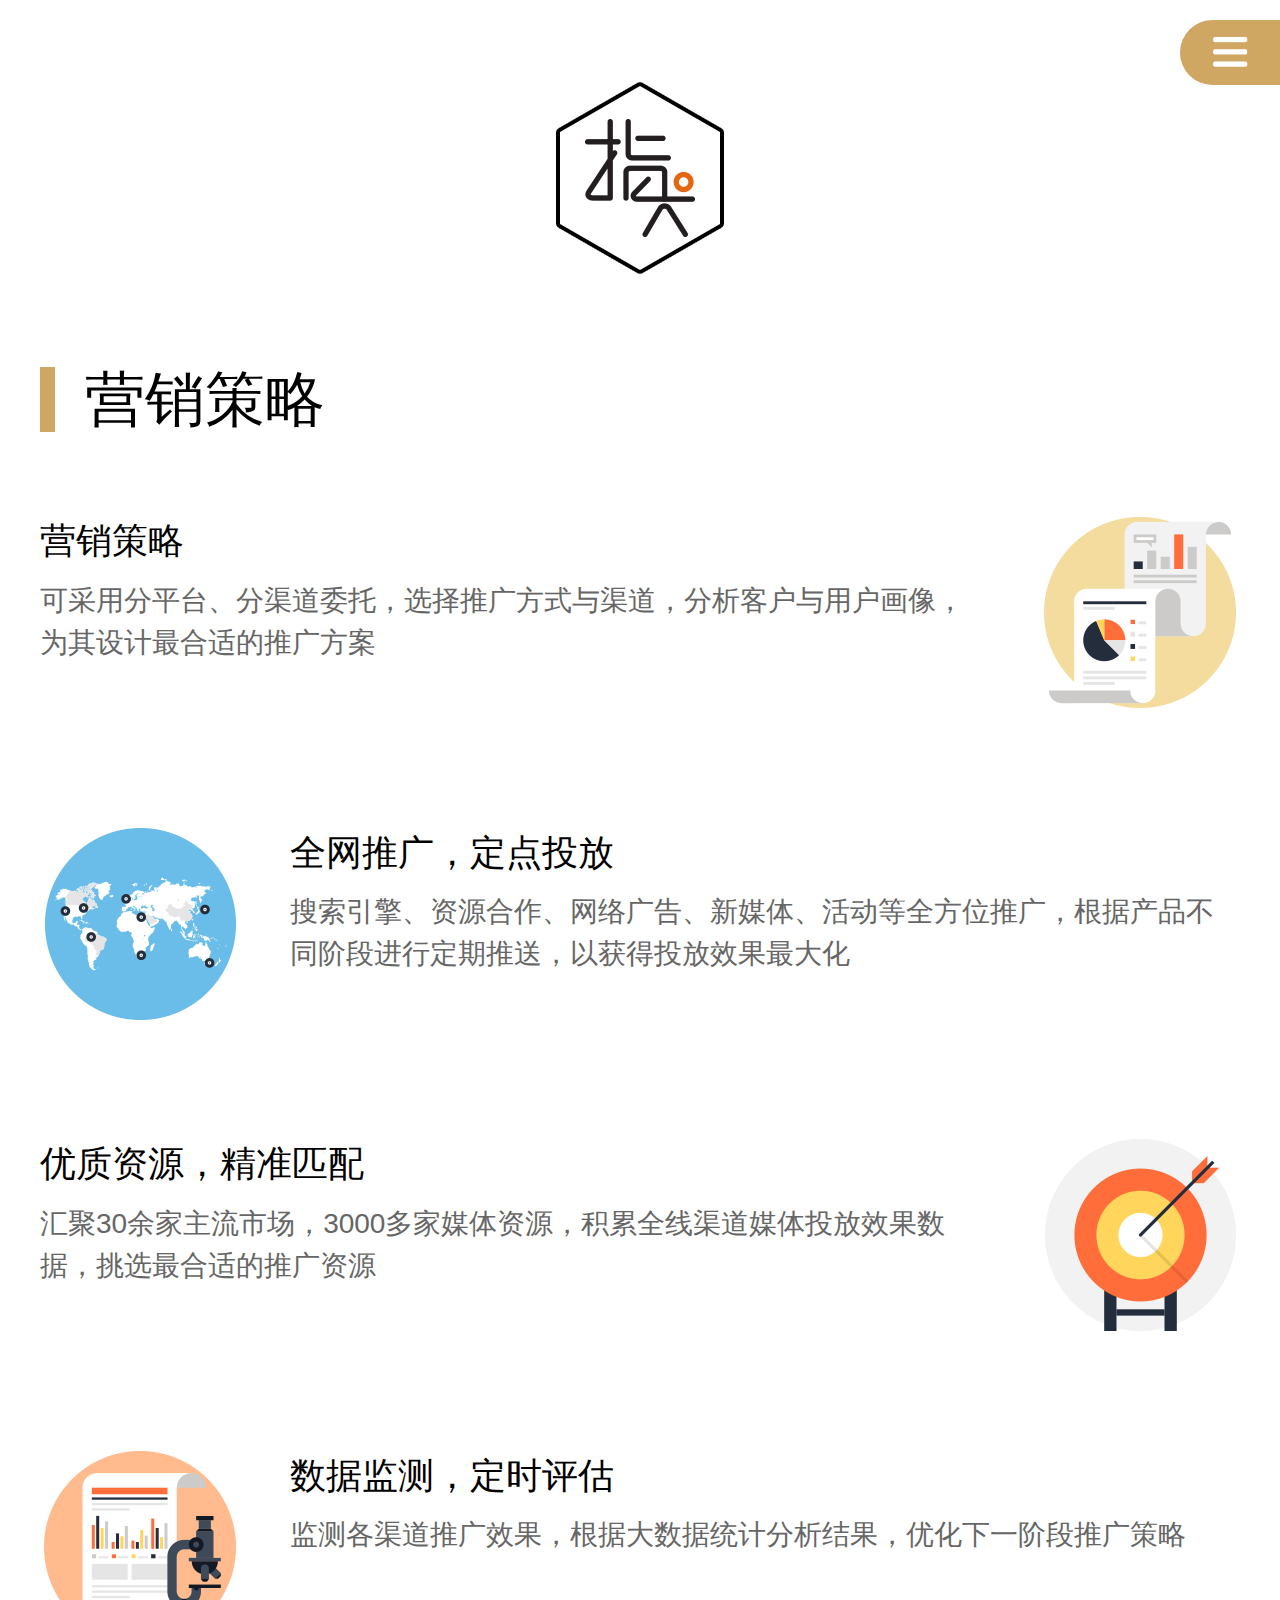
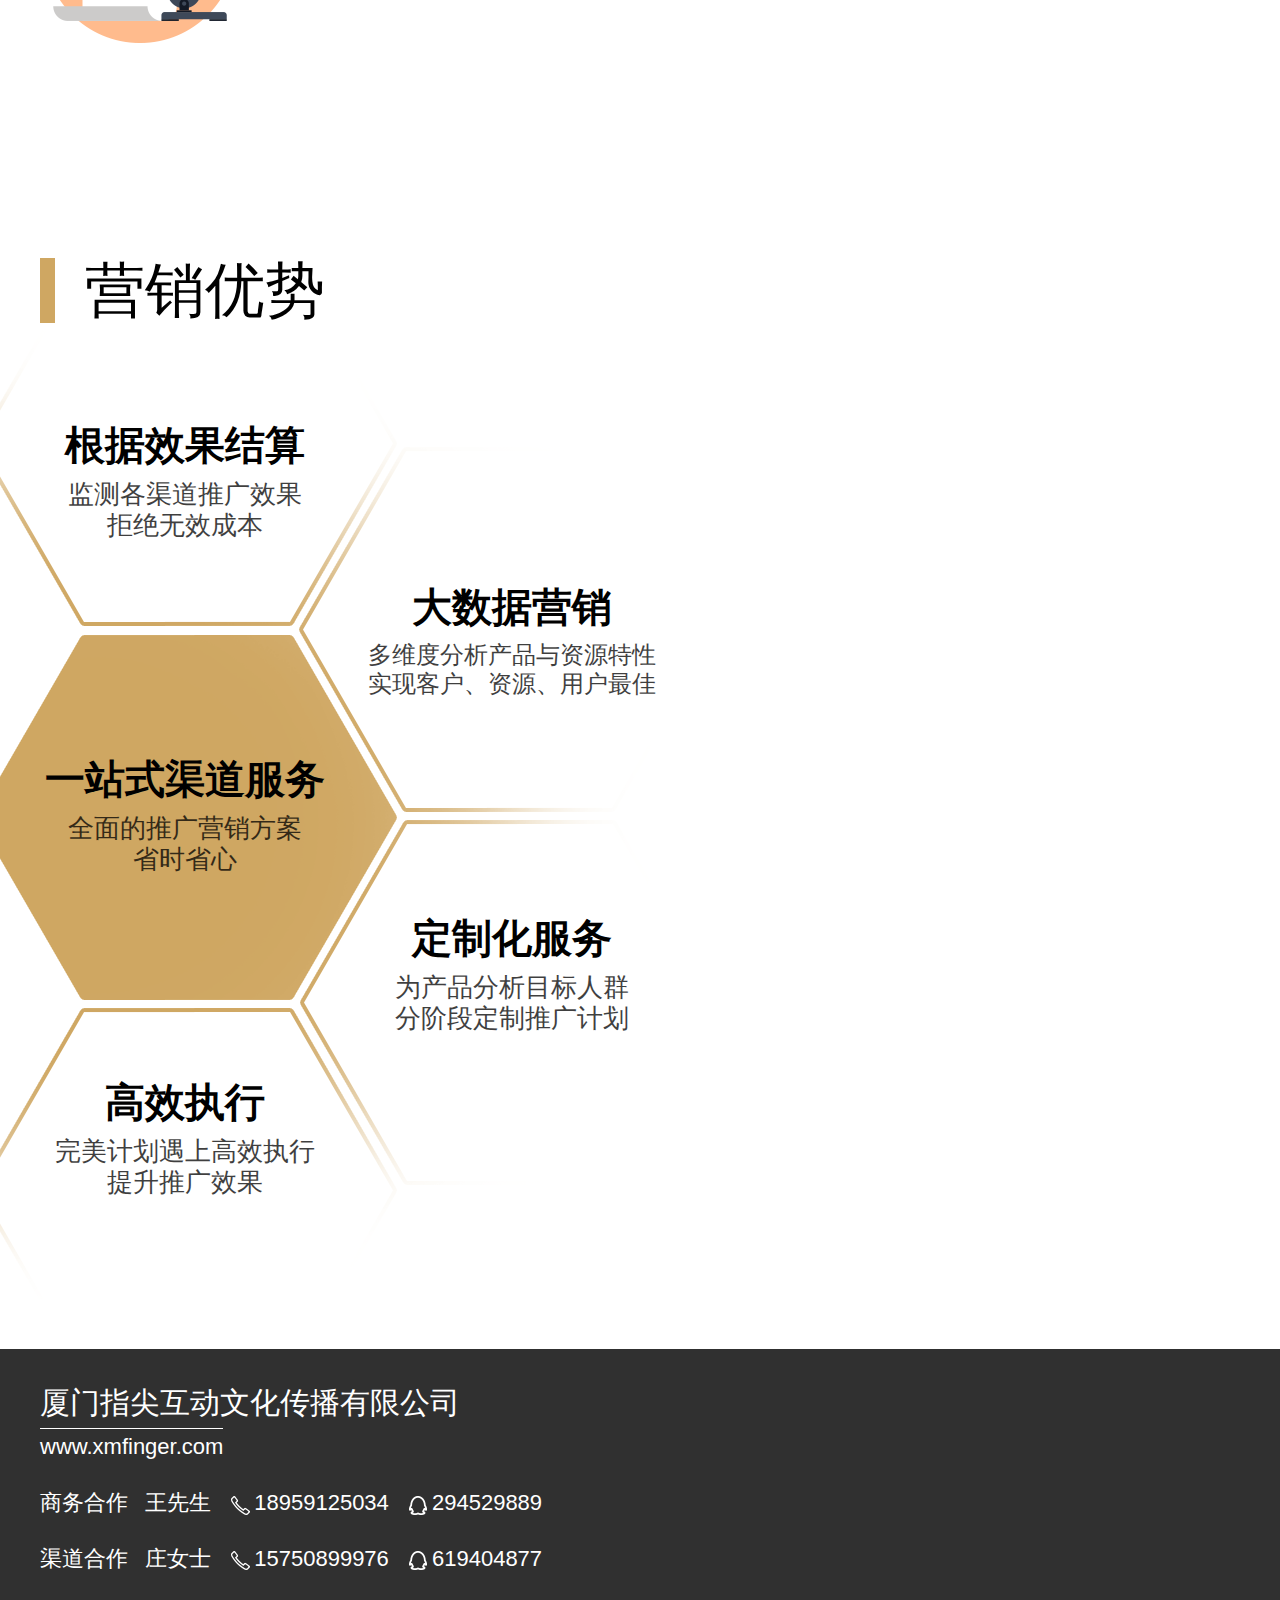
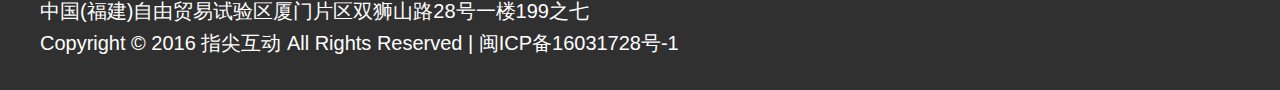
==== advantage.html @ 9dccd78c "first version" ====
<!DOCTYPE html>
<html>
<head>
	<meta charset="utf-8">
	<title>策略优势_指尖互动</title>
	<meta name="applicable-device" content="mobile">
	<meta name="viewport" content="width=device-width, initial-scale=1.0, maximum-scale=1.0, minimum-scale=1.0, user-scalable=no">
	<meta name="apple-mobile-web-app-capable" content="yes">
	<meta name="apple-touch-fullscreen" content="yes">
	<meta name="keywords" content="指尖互动,厦门指尖互动,产品推广,APP推广,品牌营销,SEO,ASO,SEM,媒体宣传"/>
	<meta name="description" content="厦门指尖互动专注于移动互联网、致力于为企业提供更专业更实效的一站式渠道拓展、移动广告营销服务，公司服务内容包括互联网的产品渠道分发与推广、媒体投放、公司品牌营销、新媒体营销、广告数据优化以及流量采购等定制化营销方案。一站式渠道服务，省时省心；设置分平台承包、多渠道分发，定制推广方案；支持效果评估，大数据分析指导渠道优化；根据效果结算，缩减成本，提高流量效果。"/>
    <link rel="stylesheet" type="text/css" href="static/css/style_0604d7e.css" />
</head>
<body class="p-advantage" data-menu="advantage">
	<div class="viewport">
		<!-- nav -->
<nav class="m-nav" id="js_nav">
	<a href="javascript:void(0);" class="action">
		<i class="ico-menu"></i>
		<i class="ico-close"></i>
	</a>
	<div class="menu">
		<a href="./" class="item" data-menu="home">首页</a>
		<a href="advantage.html" class="item" data-menu="advantage">策略优势</a>
		<a href="resources.html" class="item" data-menu="resources">优质资源</a>
		<a href="example.html" class="item" data-menu="example">精选案例</a>
		<a href="contact.html" class="item" data-menu="contact">关于我们</a>
		<a href="//zs.xmfinger.com/" class="item" target="_blank" data-menu="assistant">指尖助手</a>
	</div>
</nav>
<!-- /nav -->

		<!-- logo -->
<div class="m-logo">
	<a href="/" class="logo"><span>指尖互动</span></a>
</div>
<!-- /logo -->

		<!-- strategy -->
		<div class="ui-strategy">
			<div class="ui-subject">营销策略</div>
			<ul>
				<li class="pic-right">
					<div class="detail">
						<div class="title">营销策略</div>
						<p>可采用分平台、分渠道委托，选择推广方式与渠道，分析客户与用户画像，为其设计最合适的推广方案</p>
					</div>
					<div class="pic">
						<i class="pic-1"></i>
					</div>
				</li>
				<li>
					<div class="pic">
						<i class="pic-2"></i>
					</div>
					<div class="detail">
						<div class="title">全网推广，定点投放</div>
						<p>搜索引擎、资源合作、网络广告、新媒体、活动等全方位推广，根据产品不同阶段进行定期推送，以获得投放效果最大化</p>
					</div>
				</li>
				<li class="pic-right">
					<div class="detail">
						<div class="title">优质资源，精准匹配</div>
						<p>汇聚30余家主流市场，3000多家媒体资源，积累全线渠道媒体投放效果数据，挑选最合适的推广资源</p>
					</div>
					<div class="pic">
						<i class="pic-3"></i>
					</div>
				</li>
				<li>
					<div class="pic">
						<i class="pic-4"></i>
					</div>
					<div class="detail">
						<div class="title">数据监测，定时评估</div>
						<p>监测各渠道推广效果，根据大数据统计分析结果，优化下一阶段推广策略</p>
					</div>
				</li>
			</ul>
		</div>
		<!-- /strategy -->
		<!-- advantage -->
		<div class="ui-advantage">
			<div class="ui-subject">营销优势</div>
			<ul>
				<li>
					<div class="title">一站式渠道服务</div>
					<p>全面的推广营销方案<br>省时省心</p>
				</li>
				<li>
					<div class="title">根据效果结算</div>
					<p>监测各渠道推广效果<br>拒绝无效成本</p>
				</li>
				<li>
					<div class="title">大数据营销</div>
					<p>多维度分析产品与资源特性<br>实现客户、资源、用户最佳</p>
				</li>
				<li>
					<div class="title">定制化服务</div>
					<p>为产品分析目标人群<br>分阶段定制推广计划</p>
				</li>
				<li>
					<div class="title">高效执行</div>
					<p>完美计划遇上高效执行<br>提升推广效果</p>
				</li>
			</ul>
		</div>
		<!-- /advantage -->
		<!-- go2top -->
<a href="#" class="m-go2top" id="js_go2top">TOP</a>
<!-- /go2top -->

		<!-- footer -->
<footer class="m-footer">
	<div class="company">厦门指尖互动文化传播有限公司</div>
	<div class="host">www.xmfinger.com</div>
	<div class="contact">
		<span>商务合作</span>
		<span class="name">王先生</span>
		<a href="tel:18959125034" class="tel"><i class="ico-tel"></i>18959125034</a>
		<span class="im"><i class="ico-qq"></i>294529889</span>
	</div>
	<div class="contact">
		<span>渠道合作</span>
		<span class="name">庄女士</span>
		<a href="tel:15750899976" class="tel"><i class="ico-tel"></i>15750899976</a>
		<span class="im"><i class="ico-qq"></i>619404877</span>
	</div>
	<div class="address">中国(福建)自由贸易试验区厦门片区双狮山路28号一楼199之七</div>
	<div class="copy">Copyright &copy; 2016 指尖互动 All Rights Reserved | <a href="http://www.miitbeian.gov.cn/" target="_blank">闽ICP备16031728号-1</a></div>
</footer>
<!-- /footer -->

	</div>
<script type="text/javascript" src="static/js/core_c4ed1b1.js"></script>
<script type="text/javascript" src="static/lib/device.js"></script>
<script type="text/javascript" src="static/js/app_77cefd5.js"></script>
<script type="text/javascript">
	require('advantage');
</script>
</body>
</html>
---- static/css/style_0604d7e.css ----
html{-webkit-text-size-adjust:100%;-ms-text-size-adjust:100%;-webkit-tap-highlight-color:transparent}
body,div,dl,dt,dd,ul,li,h1,h2,h3,h4,h5,h6,pre,code,form,fieldset,legend,input,textarea,p,blockquote,th,td,hr,button,article,aside,details,figcaption,figure,footer,header,hgroup,menu,nav,section{margin:0;padding:0}
input,textarea,button,select{color:inherit;outline:0;font-family:inherit;font-size:100%;-webkit-appearance:none}
button,input[type=button],input[type=reset],input[type=submit]{cursor:pointer;-webkit-appearance:button}
button[disabled],html input[disabled]{cursor:default}
input[type=checkbox],input[type=radio]{-webkit-box-sizing:border-box;box-sizing:border-box;padding:0}
table{border-collapse:collapse;border-spacing:0}
fieldset,img{border:0}
abbr,acronym{border:0;font-variant:normal}
del{text-decoration:line-through}
address,caption,cite,code,dfn,em,th,var{font-style:normal;font-weight:500}
ul{list-style:none}
ol{padding-left:1.5em}
caption,th{text-align:left}
h1,h2,h3,h4,h5,h6{font-size:100%;font-weight:500}
q:before,q:after{content:''}
sub,sup{font-size:75%;line-height:0;position:relative;vertical-align:baseline}
sup{top:-.5em}
sub{bottom:-.25em}
body{color:#000;font:12px/1.6 "PingFang SC","Helvetica Neue","Hiragino Sans GB","Segoe UI","Microsoft YaHei","微软雅黑",sans-serif;background-color:#fff}
.bg-white{background-color:#fff}
a{color:#000}
a:hover{outline:0}
ins,a{text-decoration:none}
.c:before,.c:after{display:table;content:''}
.c:after{clear:both}
.c{*zoom:1}
.clear{clear:both}
.viewport{width:100%;margin:0 auto}
.ui-waiting{position:fixed;left:50%;top:50%;text-align:center;padding:.4rem;background-color:#333;background:rgba(0,0,0,.7);border-radius:.4rem;z-index:1100;color:#fff;-webkit-transform:translate(-50%,-50%);-ms-transform:translate(-50%,-50%);transform:translate(-50%,-50%)}
.ui-waiting img{width:1.6rem;height:1.6rem}
.ui-waiting .tip{margin-top:.4rem}
.btn{border:0;color:#cfa762;text-align:center;border-radius:.2rem;border:1px solid #cfa762;padding:0 1em;background-color:transparent;-webkit-transition:background-color ease-in-out .15s,border-color ease-in-out .15s,color ease-in-out .15s;transition:background-color ease-in-out .15s,border-color ease-in-out .15s,color ease-in-out .15s}
.btn:focus{outline:0}
.btn:active{background-color:#f5f5f5}
a.btn{display:inline-block}
.btn.disabled,.btn[disabled]{color:#999;background-color:#bababa!important;border-color:#bababa!important}
.btn-primary{color:#fff;border-color:transparent;background-color:#cfa762}
.btn-primary:hover{background-color:#d5b276}
.btn-primary:active{background-color:#cda35a}
.btn-warn{color:#fff;border-color:transparent;background-color:#ff6052}
.btn-warn:hover{background-color:#ff776c}
.btn-warn:active{background-color:#ff5748}
a.btn-primary:active,a.btn-warn:active{color:#fff}
.weixin-tip{position:fixed;left:0;top:0;right:0;bottom:0;background:url(../img/weixin_tip.png) rgba(0,0,0,.8) center top no-repeat;-webkit-background-size:contain;background-size:contain;z-index:1000}
.weixin-tip.share{background-image:url(../img/weixin_share_tip.png)}
.ios .weixin-tip{background-image:url(../img/weixin_tip_ios.png)}
.fade-in{-webkit-animation-name:fade-in;animation-name:fade-in;-webkit-animation-duration:.3s;animation-duration:.3s;-webkit-animation-fill-mode:both;animation-fill-mode:both}
@-webkit-keyframes fade-in{0%{opacity:0}
100%{opacity:1}}
@keyframes fade-in{0%{opacity:0}
100%{opacity:1}}
.fade-out{-webkit-animation-name:fade-out;animation-name:fade-out;-webkit-animation-duration:.3s;animation-duration:.3s;-webkit-animation-fill-mode:both;animation-fill-mode:both}
@-webkit-keyframes fade-out{0%{opacity:1}
100%{opacity:0}}
@keyframes fade-out{0%{opacity:1}
100%{opacity:0}}











.viewport{overflow:hidden}
.justify{text-align:justify;letter-spacing:0;line-height:0}
.justify::after{content:'';display:inline-block;width:100%;height:0;overflow:hidden}
.ui-subject{font-size:2.5em;height:1.3rem;line-height:1.3rem}
.ui-subject em{color:#cfa762}
.ui-subject::before{content:'';display:inline-block;width:.3rem;height:1.3rem;background-color:#cfa762;vertical-align:top;margin-right:.6rem}
.ui-tab li{display:inline-block;vertical-align:middle;width:3rem;line-height:1.25}
.ui-tab a{display:table;width:100%;height:1.6rem;word-break:break-all;text-align:center;color:#cfa762;border:1px solid #cfa762;border-radius:.2rem}
.ui-tab span{display:table-cell;vertical-align:middle;padding:.1rem}
.ui-tab .active a{color:#fff;background-color:#cfa762}
.ui-banner{position:relative}
.ui-banner img{width:100%}
.ui-banner .logo{position:absolute;width:2.32rem;height:0;padding-top:4rem;overflow:hidden;top:0;left:5.2rem;-webkit-transform-origin:50% 0;-ms-transform-origin:50% 0;transform-origin:50% 0;-webkit-animation:logo-show ease-in-out 1.5s .2s backwards,logo-shake ease-in-out 12s 3s infinite;animation:logo-show ease-in-out 1.5s .2s backwards,logo-shake ease-in-out 12s 3s infinite;background-repeat: no-repeat;}
.ui-banner .slogan{position:absolute;top:9.3rem;right:.3rem;font-size:1.25em;color:#333}
@-webkit-keyframes logo-show{0%{opacity:0;-webkit-transform:rotate(-15deg);transform:rotate(-15deg)}
20%{opacity:1;-webkit-transform:rotate(10deg);transform:rotate(10deg)}
40%{-webkit-transform:rotate(-8deg);transform:rotate(-8deg)}
60%{-webkit-transform:rotate(6deg);transform:rotate(6deg)}
80%{-webkit-transform:rotate(-2deg);transform:rotate(-2deg)}
100%{-webkit-transform:rotate(0deg);transform:rotate(0deg)}}
@keyframes logo-show{0%{opacity:0;-webkit-transform:rotate(-15deg);transform:rotate(-15deg)}
20%{opacity:1;-webkit-transform:rotate(10deg);transform:rotate(10deg)}
40%{-webkit-transform:rotate(-8deg);transform:rotate(-8deg)}
60%{-webkit-transform:rotate(6deg);transform:rotate(6deg)}
80%{-webkit-transform:rotate(-2deg);transform:rotate(-2deg)}
100%{-webkit-transform:rotate(0deg);transform:rotate(0deg)}}
@-webkit-keyframes logo-shake{5%{-webkit-transform:rotate(-15deg);transform:rotate(-15deg)}
8%{-webkit-transform:rotate(8deg);transform:rotate(8deg)}
10%{-webkit-transform:rotate(-5deg);transform:rotate(-5deg)}
12%{-webkit-transform:rotate(2deg);transform:rotate(2deg)}
14%{-webkit-transform:rotate(0deg);transform:rotate(0deg)}
50%{-webkit-transform:rotate(0deg);transform:rotate(0deg)}
55%{-webkit-transform:rotate(15deg);transform:rotate(15deg)}
58%{-webkit-transform:rotate(-8deg);transform:rotate(-8deg)}
60%{-webkit-transform:rotate(5deg);transform:rotate(5deg)}
62%{-webkit-transform:rotate(-2deg);transform:rotate(-2deg)}
64%{-webkit-transform:rotate(0deg);transform:rotate(0deg)}}
@keyframes logo-shake{5%{-webkit-transform:rotate(-15deg);transform:rotate(-15deg)}
8%{-webkit-transform:rotate(8deg);transform:rotate(8deg)}
10%{-webkit-transform:rotate(-5deg);transform:rotate(-5deg)}
12%{-webkit-transform:rotate(2deg);transform:rotate(2deg)}
14%{-webkit-transform:rotate(0deg);transform:rotate(0deg)}
50%{-webkit-transform:rotate(0deg);transform:rotate(0deg)}
55%{-webkit-transform:rotate(15deg);transform:rotate(15deg)}
58%{-webkit-transform:rotate(-8deg);transform:rotate(-8deg)}
60%{-webkit-transform:rotate(5deg);transform:rotate(5deg)}
62%{-webkit-transform:rotate(-2deg);transform:rotate(-2deg)}
64%{-webkit-transform:rotate(0deg);transform:rotate(0deg)}}
.ui-guide{margin-top:1.6rem;padding:0 .8rem}
.ui-guide .title{text-align:center}
.ui-guide .title h1,.ui-guide .title h2{font-size:2.5em}
.ui-guide .title p{font-size:1.25em;color:#cfa762}
.ui-guide .guide{margin:1.2rem .6rem 0}
.ui-guide .guide li{display:inline-block;width:3.44rem;line-height:1.5;text-align:center;vertical-align:top}
.ui-guide .guide .item{display:block;color:#333;margin-bottom:.4rem;font-size:1.25em}
.ui-guide .guide a:active{color:#e46612}
.ui-guide .icon{display:inline-block;width:3.44rem;height:3.92rem;margin-bottom:.6rem}
.ui-guide .icon::after{content:'';display:inline-block;width:3.44rem;height:3.92rem;background-repeat: no-repeat;}
.ui-guide a:active .icon::after{background-repeat: no-repeat;}
.ui-guide .ico-light{background-repeat: no-repeat;}
.ui-guide .ico-device{background-repeat: no-repeat;}
.ui-guide .ico-clip{background-repeat: no-repeat;}
.ui-service{max-width:15rem;margin:3rem auto 0}
.ui-service .list{position:relative;margin:1.2rem .8rem 0;text-align:center}
.ui-service .list::before{content:'';position:absolute;width:2px;left:50%;top:1.7rem;bottom:1.7rem;margin-left:-1px;background-color:#000}
.ui-service .list li{position:relative;margin-bottom:1.2rem;z-index:1}
.ui-service .list li:last-child{margin-bottom:0}
.ui-service .content{position:relative;width:11.12%;display:inline-block;margin-bottom:.2rem;padding-left:1.5rem;line-height:1.2;overflow:hidden;-webkit-transition:width .3s;transition:width .3s}
.ui-service .desc{opacity:0;display:table;font-size:1.167em;width:10rem;height:3.4rem;padding:0 1rem 0 2rem;background-color:#ededed;text-align:left;overflow:hidden;border-radius:.2rem}
.ui-service .desc p{display:table-cell;vertical-align:middle}
.ui-service .active .content{width:100%}
.ui-service .active .desc{opacity:1}
.ui-service .title{line-height:1.2;background-color:#fff;font-size:1.25em}
.ui-service .icon{position:absolute;left:0;top:0;width:3rem;height:3.4rem;z-index:1}
.ui-service .ico-1{background-repeat: no-repeat;}
.ui-service .ico-2{background-repeat: no-repeat;}
.ui-service .ico-3{background-repeat: no-repeat;}
.ui-service .ico-4{background-repeat: no-repeat;}
.ui-service .ico-5{background-repeat: no-repeat;}
.ui-service .ico-6{background-repeat: no-repeat;}
.ui-nav{margin-top:2rem;padding:0 2.3rem;font-size:1.5em}
.ui-nav .btn{display:block;height:1.6rem;line-height:1.6rem;margin-bottom:.4rem}
.ui-nav .btn:active{color:#e46612;background-color:#fff;border-color:#e46612}
.ui-strategy{padding:0 .8rem}
.ui-strategy ul{margin-top:.6rem}
.ui-strategy li{display:table;padding:1rem 0}
.ui-strategy .pic{display:table-cell;vertical-align:middle;padding-right:1rem}
.ui-strategy .pic i{display:inline-block;width:4rem;height:4rem}
.ui-strategy .detail p{font-size:1.167em;margin-top:.2rem;color:#666;line-height:1.5}
.ui-strategy .title{font-size:1.5em}
.ui-strategy .pic-right .pic{padding-right:0;padding-left:1rem}
.ui-strategy .pic-1{background-repeat: no-repeat;}
.ui-strategy .pic-2{background-repeat: no-repeat;}
.ui-strategy .pic-3{background-repeat: no-repeat;}
.ui-strategy .pic-4{background-repeat: no-repeat;}
.ui-advantage{margin-top:3rem}
.ui-advantage .ui-subject{margin-left:.8rem}
.ui-advantage ul{position:relative;width:13.04rem;height:19.52rem;line-height:1.2;background:url('../img/advantage-bg_a3cc6b5.png') no-repeat;-webkit-background-size:contain;background-size:contain}
.ui-advantage li{position:absolute;width:8.4rem;height:7.3rem;text-align:center;overflow:hidden}
.ui-advantage .title{font-size:1.667em;font-weight:700;margin-top:2.4rem}
.ui-advantage p{font-size:1.083em;margin-top:.2rem;opacity:.75}
.ui-advantage li:nth-child(1){top:6.24rem;left:-.5rem}
.ui-advantage li:nth-child(2){top:-1.24rem;left:-.5rem}
.ui-advantage li:nth-child(2) .title{margin-top:3.2rem}
.ui-advantage li:nth-child(3){top:2.5rem;right:-1.4rem}
.ui-advantage li:nth-child(3) .title{margin-top:2.7rem}
.ui-advantage li:nth-child(3) p{font-size:1em}
.ui-advantage li:nth-child(4){top:9.92rem;right:-1.4rem}
.ui-advantage li:nth-child(4) .title{margin-top:1.9rem}
.ui-advantage li:nth-child(5){top:13.7rem;left:-.5rem}
.ui-advantage li:nth-child(5) .title{margin-top:1.4rem}
.ui-channel,.ui-media{padding:0 .8rem}
.ui-channel .ui-tab,.ui-media .ui-tab{margin-top:1.1rem}
.ui-channel .cont,.ui-media .cont{line-height:1.5;padding-top:1.2rem}
.ui-channel .cont img,.ui-media .cont img{max-width:100%}
.ui-channel .cont h2,.ui-media .cont h2{font-size:1.25em;margin-bottom:.4rem;white-space:nowrap}
.ui-channel .cont em,.ui-media .cont em{font-size:1.5em;font-weight:700;color:#cfa762}
.ui-channel .cont .pic,.ui-media .cont .pic{text-align:center;margin:0 auto}
.ui-channel .cont p,.ui-media .cont p{margin-bottom:.4rem}
.ui-channel .cont-store .pic,.ui-channel .cont-3rd .pic{float:left;width:5.32rem}
.ui-channel .cont-store .intro,.ui-channel .cont-3rd .intro{margin-left:5.8rem}
.ui-channel .cont-seo .pic{width:10.46rem}
.ui-channel .cont-3rd h2,.ui-channel .cont-3rd p{margin-bottom:1rem}
.ui-channel .cont-offline .pic{width:10.7rem}
.ui-media{margin-top:3rem}
.ui-media .cont-online{margin-left:-.84rem}
.ui-media .cont-online .pic{float:left;width:6.92rem}
.ui-media .cont-online .intro{margin-left:7.4rem}
.ui-media .cont-sns .pic{float:right;width:5.54rem}
.ui-media .cont-sns .intro{margin-right:5.8rem}
.ui-media .cont-sns h2,.ui-media .cont-sns p{margin-bottom:.6rem}
.ui-media .cont-paper .pic{width:8.86rem;margin-bottom:.4rem}
.swipe{position:relative}
.swipe-box,.swipe-wrap{position:relative;overflow:hidden}
.swipe-item{position:relative;float:left;width:100%}
.swipe-control{position:relative}
.swipe-control .s-btn{position:absolute;display:block;bottom:2.4rem;width:1.2rem;height:2rem;text-indent:-100%;overflow:hidden}
.swipe-control .swipe-prev{left:-.6rem;background-repeat: no-repeat;}
.swipe-control .swipe-next{right:-.6rem;background-repeat: no-repeat;}
.ui-partner{padding:0 .8rem;margin-top:2rem}
.ui-partner .ui-subject{font-size:2.25em}
.ui-partner .guide{margin-top:1.6rem}
.ui-partner .guide li{display:inline-block;width:4rem;line-height:1.5;white-space:nowrap}
.ui-partner .guide .number{width:3.4rem;height:3.4rem;line-height:3.4rem;text-align:center;margin:0 auto;color:#fff;background-color:#cfa762;border-radius:50%}
.ui-partner .guide em{font-size:2em}
.ui-partner .guide sup{font-size:1.5em}
.ui-partner .guide .unit{margin-left:-.5em}
.ui-partner .guide .title{font-size:1.25em;margin-top:.2rem;text-align:center}
.ui-partner .swipe{margin-top:2.4rem}
.ui-partner .subject{font-size:2.5em;text-align:center}
.ui-partner .desc{font-size:1.167em;text-align:center}
.ui-partner .list{margin-top:1rem;text-align:center}
.ui-partner .list li{float:left;width:33.3%}
.ui-partner .list i{display:inline-block;vertical-align:top;width:3.8rem;height:0;padding-top:2.2rem;overflow:hidden}
.ui-partner .media-1{background-repeat: no-repeat;}
.ui-partner .media-2{background-repeat: no-repeat;}
.ui-partner .media-3{background-repeat: no-repeat;}
.ui-partner .media-4{background-repeat: no-repeat;}
.ui-partner .media-5{background-repeat: no-repeat;}
.ui-partner .media-6{background-repeat: no-repeat;}
.ui-partner .media-7{background-repeat: no-repeat;}
.ui-partner .media-8{background-repeat: no-repeat;}
.ui-partner .media-9{background-repeat: no-repeat;}
.ui-partner .channel-1{background-repeat: no-repeat;}
.ui-partner .channel-2{background-repeat: no-repeat;}
.ui-partner .channel-3{background-repeat: no-repeat;}
.ui-partner .channel-4{background-repeat: no-repeat;}
.ui-partner .channel-5{background-repeat: no-repeat;}
.ui-partner .channel-6{background-repeat: no-repeat;}
.ui-partner .channel-7{background-repeat: no-repeat;}
.ui-partner .channel-8{background-repeat: no-repeat;}
.ui-partner .channel-9{background-repeat: no-repeat;}
.ui-partner .client-1{background-repeat: no-repeat;}
.ui-partner .client-2{background-repeat: no-repeat;}
.ui-partner .client-3{background-repeat: no-repeat;}
.ui-partner .client-4{background-repeat: no-repeat;}
.ui-partner .client-5{background-repeat: no-repeat;}
.ui-partner .client-6{background-repeat: no-repeat;}
.ui-partner .client-7{background-repeat: no-repeat;}
.ui-partner .client-8{background-repeat: no-repeat;}
.ui-partner .client-9{background-repeat: no-repeat;}
.ui-about{padding:0 .8rem}
.ui-about .ui-subject{margin-bottom:1rem}
.ui-about p{font-size:1.167em}
.ui-about-advantage{position:relative;width:12.4rem;height:14.3rem;margin:2rem auto 0;background:url('../img/about-shape_5fe5cd6.png') no-repeat;-webkit-background-size:contain;background-size:contain}
.ui-about-advantage .title{font-size:2.5em;margin-bottom:.2rem}
.ui-about-advantage p{color:#777;font-size:1.167em}
.ui-about-advantage .item{position:absolute;width:5.4rem;height:3.4rem;line-height:1.2;text-align:center}
.ui-about-advantage .item:nth-child(1){left:.5rem;top:2rem}
.ui-about-advantage .item:nth-child(2){right:.5rem;top:2rem}
.ui-about-advantage .item:nth-child(3){left:.5rem;top:9rem}
.ui-about-advantage .item:nth-child(4){right:.5rem;top:9rem}
.ui-team{padding:0 .8rem;margin-top:3rem}
.ui-team .ui-subject{margin-bottom:1rem}
.ui-team p{font-size:1.167em}
.ui-team em{color:#cfa762}
.ui-team .pic{margin-top:1rem;text-align:center}
.ui-team .pic img{width:9rem}
.ui-contact{margin-top:3rem;padding:0 .8rem 2rem}
.ui-contact .qr{padding:2rem 0;text-align:center}
.ui-contact .qr img{width:4.2rem}
.ui-contact .company{text-align:center;color:#333}
.ui-contact .company .name{font-size:1.25em}
.ui-contact .company .host{display:inline-block;font-size:1.167em;border-top:1px solid #000}
.ui-contact .contact{margin-top:1rem;text-align:center;font-size:1.167em}
.ui-contact .contact .position{display:inline-block;width:2.8rem;text-align:center;margin-right:.8rem;line-height:1}
.ui-contact .contact ul{display:inline-block;text-align:left}
.ui-contact .address{margin-top:1.4rem;text-align:center}
.ui-contact .kt-man,.ui-contact .kt-woman{display:inline-block;width:1.6rem;height:2.4rem;margin:0 auto}
.ui-contact .kt-man{background-repeat: no-repeat;}
.ui-contact .kt-woman{background-repeat: no-repeat;}
.ui-contact .ico-tel,.ui-contact .ico-qq{display:inline-block;width:.56rem;height:.56rem;margin-right:.2rem}
.ui-contact .ico-tel{background-repeat: no-repeat;}
.ui-contact .ico-qq{background-repeat: no-repeat;}
.example-part-title{font-weight:700;font-size:1.5em;color:#cfa762;text-align:center}
.example-title{font-weight:700;font-size:1.5em}
.example-desc{font-size:1.167em}
.picture{margin-top:.4rem}
.picture p{position:relative;margin-left:1.6rem;color:#666;font-size:1.167em;font-weight:700;z-index:1}
.picture img{margin-left:1rem;margin-top:-.7rem}
.ui-example{padding:0 .8rem}
.ui-example-part .intro{padding:0 1.4rem}
.ui-example-part .intro .example-part-title{padding-bottom:.4rem}
.ui-example-part .intro .example-title{margin-top:.5rem}
.ui-example-part .intro .example-desc{margin-top:.2rem;margin-left:.26rem}
.ui-example-part .intro .span-desc{font-size:1.167em}
.ui-example-part .intro .span-desc span{font-weight:700}
.part-padding{padding:.8rem 0}
.part1{padding:1.4rem 0}
.part1 .intro .items li{display:inline-block;width:32%;line-height:1;text-align:center;vertical-align:top;margin-top:.54rem}
.part1 .intro .items li .title{display:block;margin-top:.38rem;font-size:1em}
.part1 .intro .items li .num{display:block;color:#cfa762;font-size:1.6em;font-weight:700}
.part1 .picture-1{text-align:center;margin-top:.84rem}
.part1 .picture-1 img{width:13.68rem;height:11.46rem}
.part2 .picture-1 img{width:12.54rem;height:5.22rem}
.part2 .picture-2 img{width:12.54rem;height:5.18rem}
.part2 .picture-3 img{width:12.54rem;height:4.82rem}
.part2 .picture-4{text-align:center;margin-top:1rem}
.part2 .picture-4 img{width:8rem;height:8.48rem}
.part3 .picture{margin-top:.4rem}
.part3 .picture img{margin-top:-.2rem}
.part3 .picture-1 img{width:12.9rem;height:4.82rem}
.part3 .picture-3{text-align:center;margin-top:1rem}
.part3 .picture-3 img{width:11.04rem;height:12.48rem}
.part4 .picture{margin-top:.2rem}
.part4 .picture img{margin-top:-.1rem}
.part4 .picture-1 img{width:11.86rem;height:5.28rem}
.part4 .picture-3{text-align:center;margin-top:.6rem}
.part4 .picture-3 img{width:10.06rem;height:11.8rem}
.part5 .intro .example-part-title{padding-bottom:.76rem}
.part5 .intro .margin{margin-top:.6rem}
.part5 .picture-1{text-align:center;margin-top:.6rem}
.part5 .picture-1 img{width:14.74rem;height:8.26rem}
.part6 .intro .example-part-title{padding-bottom:.76rem}
.part6 .intro .margin{margin-top:.6rem}
.part6 .items{padding:0 .64rem}
.part6 .items li{display:inline-block;width:23.5%;line-height:1;text-align:center;vertical-align:top;margin-top:.54rem}
.part6 .items li img{width:.74rem;height:.56rem}
.part6 .items li .title{margin-top:.1rem;display:block;font-size:1em}
.part6 .items li .num{margin-top:.3rem;display:block;color:#cfa762;font-size:1.7em;font-weight:700}
.part6 .picture-1{text-align:center;margin-top:.6rem}
.part6 .picture-1 img{width:10.54rem;height:8.02rem}
.part7 .intro .example-part-title{padding-bottom:.76rem}
.part7 .intro .margin{margin-top:.6rem}
.part7 .picture-1{text-align:center;margin-top:.6rem}
.part7 .picture-1 img{width:10.54rem;height:9.66rem}
.m-nav{position:fixed;top:.4rem;right:0;text-align:right;font-size:1.25em;z-index:100}
.m-nav .menu{height:0}
.m-nav .item{display:block;margin-bottom:.2rem;-webkit-transform:translate(120%,0);-ms-transform:translate(120%,0);transform:translate(120%,0);-webkit-transition:-webkit-transform ease .2s;transition:-webkit-transform ease .2s;transition:transform ease .2s;transition:transform ease .2s,-webkit-transform ease .2s;text-align:center}
.m-nav .item:nth-child(1){-webkit-transition-delay:.15s;transition-delay:.15s}
.m-nav .item:nth-child(2){-webkit-transition-delay:.1s;transition-delay:.1s}
.m-nav .item:nth-child(3){-webkit-transition-delay:.05s;transition-delay:.05s}
.m-nav .item:nth-child(4){-webkit-transition-delay:0s;transition-delay:0s}
.m-nav a{display:inline-block;height:1.3rem;line-height:1.3rem;border-radius:.7rem 0 0 .7rem;background-color:#d9b981;padding:0 .4rem 0 .6rem}
.m-nav .action{position:relative;width:1rem;background-color:#cfa762;margin-bottom:.3rem}
.m-nav .ico-menu,.m-nav .ico-close{position:absolute;left:50%;top:50%;width:.84rem;height:.84rem;margin:-.42rem 0 0 -.42rem;vertical-align:middle;-webkit-transition:-webkit-transform .2s;transition:-webkit-transform .2s;transition:transform .2s;transition:transform .2s,-webkit-transform .2s}
.m-nav .ico-menu{background-repeat: no-repeat;}
.m-nav .ico-close{-webkit-transform:translate(200%,0);-ms-transform:translate(200%,0);transform:translate(200%,0);background-repeat: no-repeat;}
.m-nav.show .ico-menu{-webkit-transform:translate(200%,0);-ms-transform:translate(200%,0);transform:translate(200%,0)}
.m-nav.show .ico-close{-webkit-transform:none;-ms-transform:none;transform:none}
.m-nav.show .item{-webkit-transform:none;-ms-transform:none;transform:none}
.m-nav.show .item:nth-child(1){-webkit-transition-delay:0s;transition-delay:0s}
.m-nav.show .item:nth-child(2){-webkit-transition-delay:.05s;transition-delay:.05s}
.m-nav.show .item:nth-child(3){-webkit-transition-delay:.1s;transition-delay:.1s}
.m-nav.show .item:nth-child(4){-webkit-transition-delay:.15s;transition-delay:.15s}
.m-logo{padding:1.6rem 0;text-align:center}
.m-logo .logo{display:inline-block;width:3.44rem;height:3.92rem;background-repeat: no-repeat;}
.m-logo .logo-2{background-repeat: no-repeat;}
.m-logo .logo span{content:'';display:inline-block;width:3.44rem;height:0;padding-top:3.92rem;overflow:hidden;-webkit-animation:shape-rotate 3s 1s infinite;animation:shape-rotate 3s 1s infinite;background-repeat: no-repeat;}
.m-logo .logo:active span{background-repeat: no-repeat;}
@-webkit-keyframes shape-rotate{15%{-webkit-transform:rotate(60deg);transform:rotate(60deg)}
100%{-webkit-transform:rotate(60deg);transform:rotate(60deg)}}
@keyframes shape-rotate{15%{-webkit-transform:rotate(60deg);transform:rotate(60deg)}
100%{-webkit-transform:rotate(60deg);transform:rotate(60deg)}}
.m-go2top{opacity:0;position:fixed;right:.9rem;bottom:5.6rem;width:2.2rem;height:0;padding-top:2.2rem;overflow:hidden;-webkit-box-shadow:0 .12rem .2rem rgba(0,0,0,.25);box-shadow:0 .12rem .2rem rgba(0,0,0,.25);border-radius:50%;z-index:100;-webkit-transition:opacity .2s;transition:opacity .2s;background-repeat: no-repeat;background-color:#d0a864;}
.m-go2top.show{opacity:.6}
.m-go2top.show:active{opacity:1}
.m-footer{margin-top:1rem;padding:.6rem .8rem;color:#fff;background-color:#303030}
.m-footer a{color:#fff}
.m-footer .company{font-size:1.25em}
.m-footer .host{display:inline-block;border-top:1px solid #fff;font-size:.917em}
.m-footer .contact{margin-top:.4rem;font-size:.917em}
.m-footer .contact span,.m-footer .contact a{margin-right:.5em}
.m-footer .address,.m-footer .copy{font-size:.833em}
.m-footer .address{margin-top:.4rem}
.m-footer .ico-tel,.m-footer .ico-qq{display:inline-block;width:.48rem;height:.48rem;vertical-align:middle;margin-right:2px}
.m-footer .ico-tel{background-repeat: no-repeat;}
.m-footer .ico-qq{background-repeat: no-repeat;}


.ui-nodata{text-align:center;padding:6rem 0;color:#a1a1a1}
.ui-nodata img{width:6.6rem}
.ui-nodata p{font-size:1.143em;margin-top:20px}.ui-banner .logo{background-position:-1.12rem 0rem}.ui-guide .ico-light{background-position:0rem -4.4rem}.ui-guide .ico-device{background-position:0rem -8.72rem}.ui-guide .ico-clip{background-position:0rem -13.04rem}.ui-service .ico-1{background-position:-0.44rem -17.36rem}.ui-service .ico-2{background-position:-0.44rem -21.16rem}.ui-service .ico-3{background-position:-0.44rem -24.96rem}.ui-service .ico-4{background-position:-0.44rem -28.76rem}.ui-service .ico-5{background-position:-0.44rem -32.56rem}.ui-service .ico-6{background-position:-0.44rem -36.36rem}.ui-banner .logo,.ui-guide .ico-light,.ui-guide .ico-device,.ui-guide .ico-clip,.ui-service .ico-1,.ui-service .ico-2,.ui-service .ico-3,.ui-service .ico-4,.ui-service .ico-5,.ui-service .ico-6{background-size: 3.44rem 39.76rem;background-image: url(../img/pkg/style_home_1_z_bfe383d.png)}.ui-guide .icon::after{background-position:0rem 0rem}.ui-guide a:active .icon::after{background-position:0rem -4.32rem}.swipe-control .swipe-prev{background-position:-2.24rem -8.64rem}.swipe-control .swipe-next{background-position:-2.24rem -11.04rem}.m-nav .ico-menu{background-position:-2.6rem -13.44rem}.m-nav .ico-close{background-position:-2.6rem -14.68rem}.m-logo .logo{background-position:0rem -15.92rem}.m-logo .logo-2{background-position:0rem -20.24rem}.m-logo .logo span{background-position:0rem -24.56rem}.m-logo .logo:active span{background-position:0rem -28.88rem}.m-go2top{background-position:-1.24rem -33.2rem}.m-footer .ico-tel{background-position:-2.96rem -35.8rem}.m-footer .ico-qq{background-position:-2.96rem -36.68rem}.ui-guide .icon::after,.ui-guide a:active .icon::after,.swipe-control .swipe-prev,.swipe-control .swipe-next,.m-nav .ico-menu,.m-nav .ico-close,.m-logo .logo,.m-logo .logo-2,.m-logo .logo span,.m-logo .logo:active span,.m-go2top,.m-footer .ico-tel,.m-footer .ico-qq{background-size: 3.44rem 37.16rem;background-image: url(../img/pkg/style_1_z_8029d11.png)}.ui-strategy .pic-1{background-position:0rem 0rem}.ui-strategy .pic-2{background-position:0rem -4.4rem}.ui-strategy .pic-3{background-position:0rem -8.8rem}.ui-strategy .pic-4{background-position:0rem -13.2rem}.ui-strategy .pic-1,.ui-strategy .pic-2,.ui-strategy .pic-3,.ui-strategy .pic-4{background-size: 4rem 17.2rem;background-image: url(../img/pkg/style_advantage_1_z_a9372e8.png)}.ui-partner .media-1{background-position:0rem 0rem}.ui-partner .media-2{background-position:0rem -2.6rem}.ui-partner .media-3{background-position:0rem -5.2rem}.ui-partner .media-4{background-position:0rem -7.8rem}.ui-partner .media-5{background-position:0rem -10.4rem}.ui-partner .media-6{background-position:0rem -13rem}.ui-partner .media-7{background-position:0rem -15.6rem}.ui-partner .media-8{background-position:0rem -18.2rem}.ui-partner .media-9{background-position:0rem -20.8rem}.ui-partner .channel-1{background-position:0rem -23.4rem}.ui-partner .channel-2{background-position:0rem -26rem}.ui-partner .channel-3{background-position:0rem -28.6rem}.ui-partner .channel-4{background-position:0rem -31.2rem}.ui-partner .channel-5{background-position:0rem -33.8rem}.ui-partner .channel-6{background-position:0rem -36.4rem}.ui-partner .channel-7{background-position:0rem -39rem}.ui-partner .channel-8{background-position:0rem -41.6rem}.ui-partner .channel-9{background-position:0rem -44.16rem}.ui-partner .client-1{background-position:0rem -46.76rem}.ui-partner .client-2{background-position:0rem -49.36rem}.ui-partner .client-3{background-position:0rem -51.96rem}.ui-partner .client-4{background-position:0rem -54.56rem}.ui-partner .client-5{background-position:0rem -57.16rem}.ui-partner .client-6{background-position:0rem -59.76rem}.ui-partner .client-7{background-position:0rem -62.36rem}.ui-partner .client-8{background-position:0rem -64.96rem}.ui-partner .client-9{background-position:0rem -67.56rem}.ui-partner .media-1,.ui-partner .media-2,.ui-partner .media-3,.ui-partner .media-4,.ui-partner .media-5,.ui-partner .media-6,.ui-partner .media-7,.ui-partner .media-8,.ui-partner .media-9,.ui-partner .channel-1,.ui-partner .channel-2,.ui-partner .channel-3,.ui-partner .channel-4,.ui-partner .channel-5,.ui-partner .channel-6,.ui-partner .channel-7,.ui-partner .channel-8,.ui-partner .channel-9,.ui-partner .client-1,.ui-partner .client-2,.ui-partner .client-3,.ui-partner .client-4,.ui-partner .client-5,.ui-partner .client-6,.ui-partner .client-7,.ui-partner .client-8,.ui-partner .client-9{background-size: 3.8rem 69.76rem;background-image: url(../img/pkg/style_logo_1_z_78563d9.png)}.ui-contact .kt-man{background-position:0rem 0rem}.ui-contact .kt-woman{background-position:0rem -2.8rem}.ui-contact .ico-tel{background-position:-1.04rem -5.6rem}.ui-contact .ico-qq{background-position:-1.04rem -6.56rem}.ui-contact .kt-man,.ui-contact .kt-woman,.ui-contact .ico-tel,.ui-contact .ico-qq{background-size: 1.6rem 7.12rem;background-image: url(../img/pkg/style_contact_1_z_12cecd2.png)}@media  screen and (min-width:320px){html{font-size:21.33px}
body{font-size:12px}}@media  screen and (min-width:360px){html{font-size:24px}
body{font-size:12px}}@media  screen and (min-width:375px){html{font-size:25px}
body{font-size:12px}}@media  screen and (min-width:384px){html{font-size:25.6px}
body{font-size:14px}}@media  screen and (min-width:400px){html{font-size:26.67px}
body{font-size:14px}}@media  screen and (min-width:414px){html{font-size:27.6px}
body{font-size:14px}}@media  screen and (min-width:424px){html{font-size:28.27px}
body{font-size:14px}}@media  screen and (min-width:480px){html{font-size:32px}
body{font-size:15.36px}}@media  screen and (min-width:540px){html{font-size:36px}
body{font-size:17.28px}}@media  screen and (min-width:720px){html{font-size:48px}
body{font-size:23.04px}}@media  screen and (min-width:750px){html{font-size:50px}
body{font-size:24px}}@media  screen and (max-width:320px){.ui-banner .slogan{font-size:13px}}
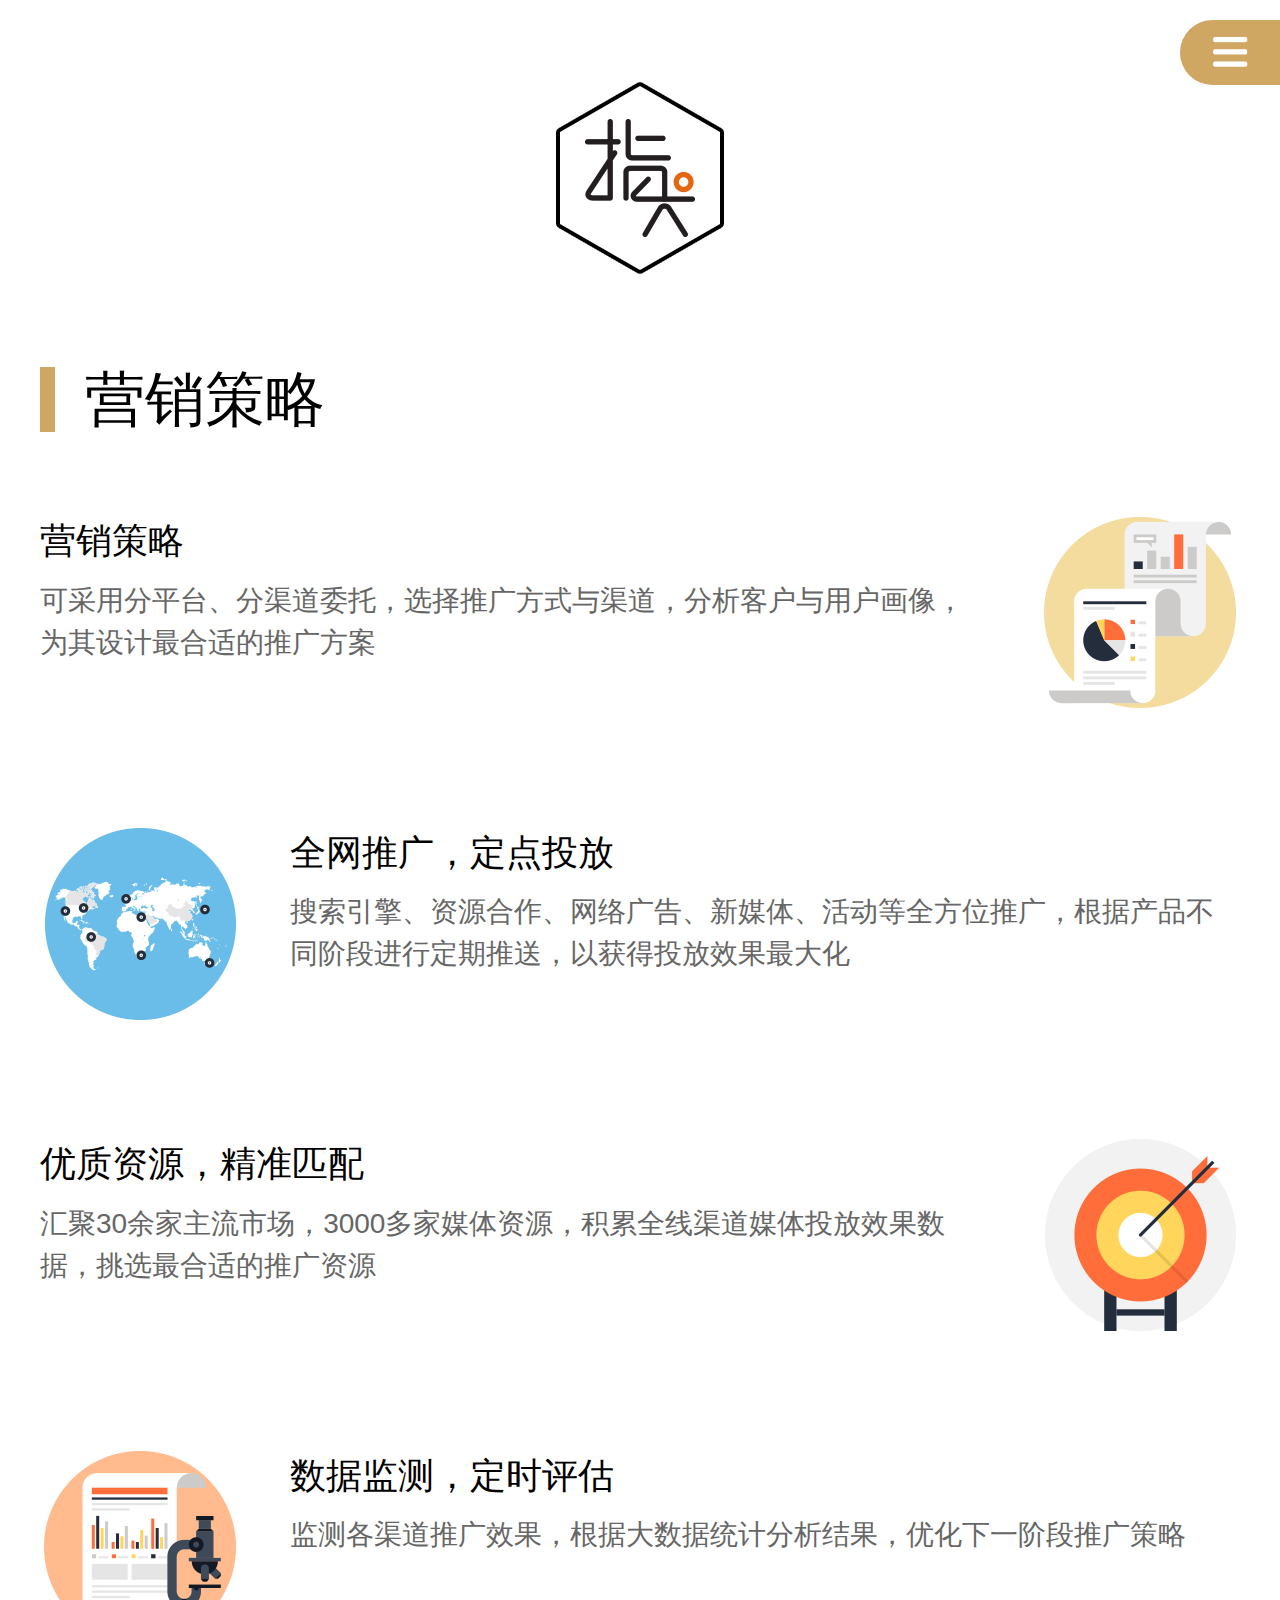
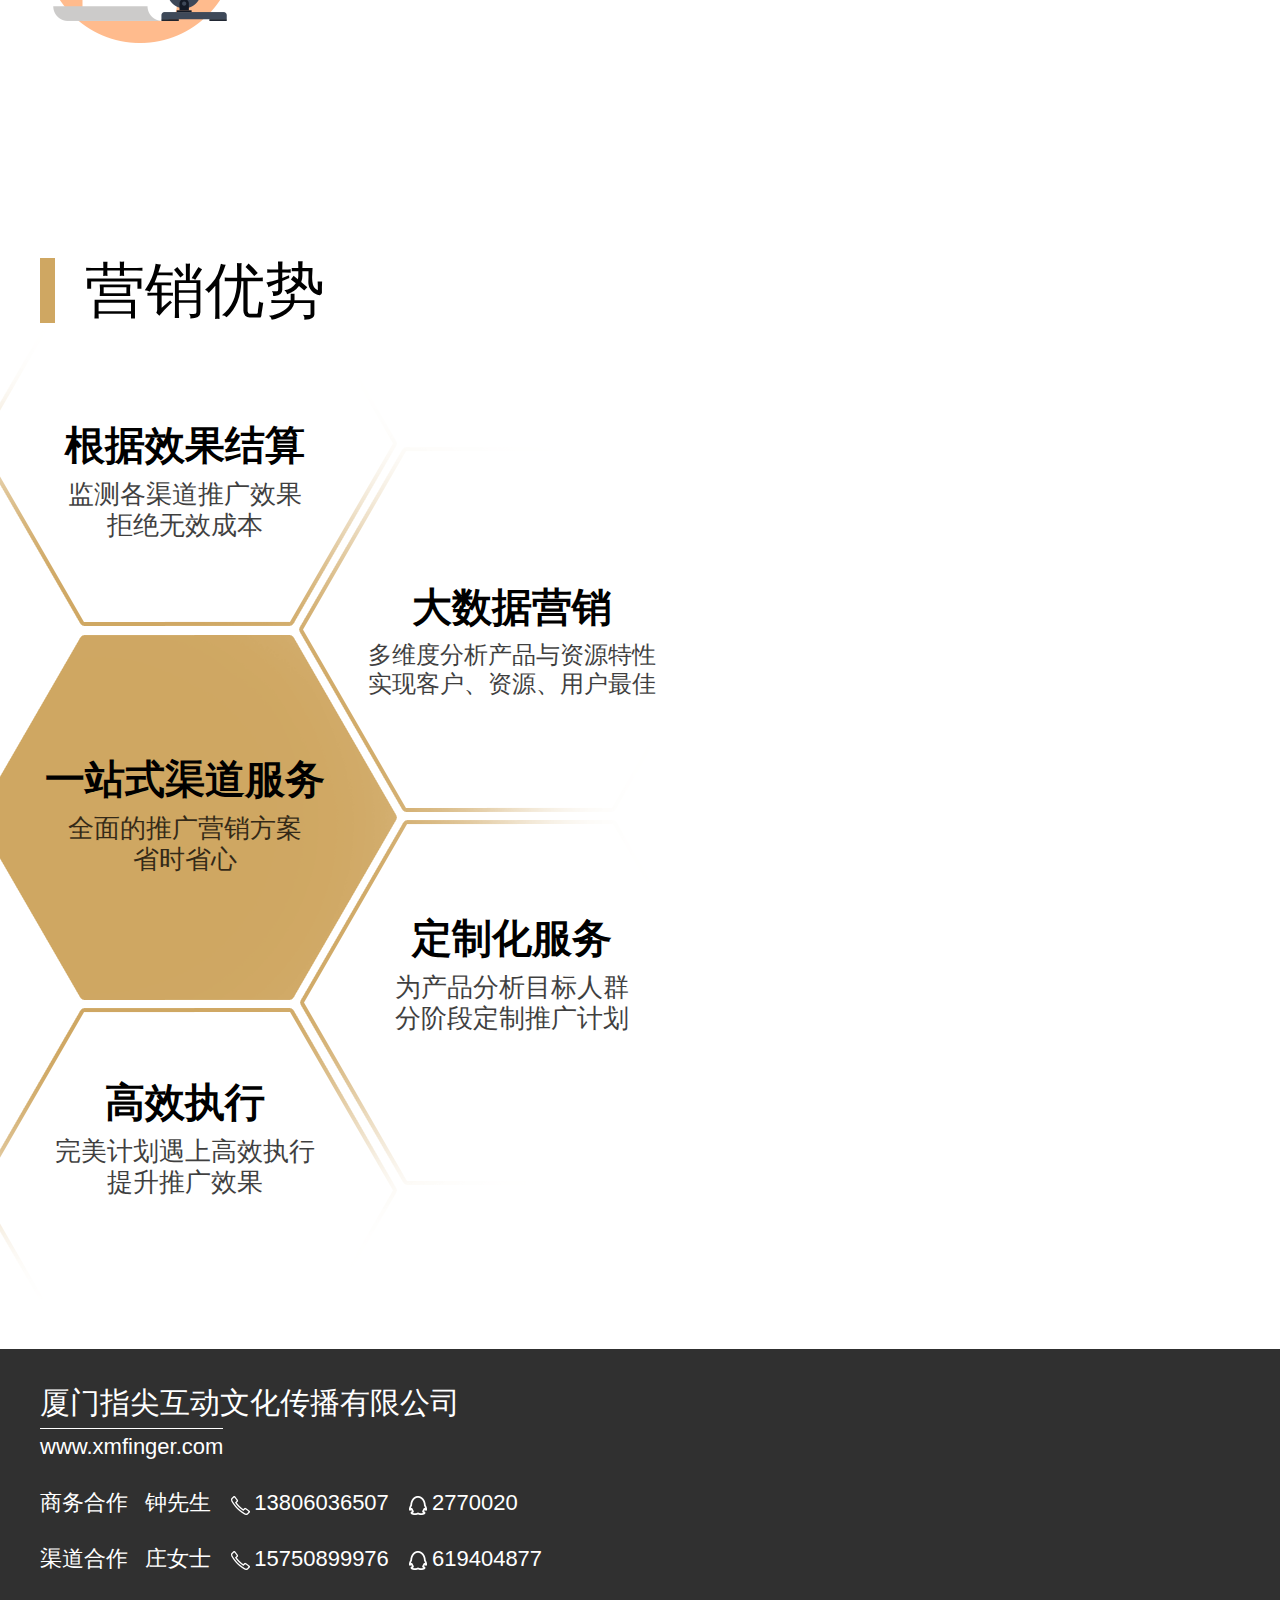
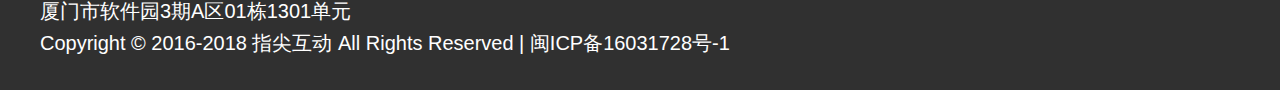
==== commit 87614952: "modify" ====
--- a/advantage.html
+++ b/advantage.html
@@ -1,5 +1,6 @@
 <!DOCTYPE html>
 <html>
+
 <head>
 	<meta charset="utf-8">
 	<title>策略优势_指尖互动</title>
@@ -7,34 +8,38 @@
 	<meta name="viewport" content="width=device-width, initial-scale=1.0, maximum-scale=1.0, minimum-scale=1.0, user-scalable=no">
 	<meta name="apple-mobile-web-app-capable" content="yes">
 	<meta name="apple-touch-fullscreen" content="yes">
-	<meta name="keywords" content="指尖互动,厦门指尖互动,产品推广,APP推广,品牌营销,SEO,ASO,SEM,媒体宣传"/>
-	<meta name="description" content="厦门指尖互动专注于移动互联网、致力于为企业提供更专业更实效的一站式渠道拓展、移动广告营销服务，公司服务内容包括互联网的产品渠道分发与推广、媒体投放、公司品牌营销、新媒体营销、广告数据优化以及流量采购等定制化营销方案。一站式渠道服务，省时省心；设置分平台承包、多渠道分发，定制推广方案；支持效果评估，大数据分析指导渠道优化；根据效果结算，缩减成本，提高流量效果。"/>
-    <link rel="stylesheet" type="text/css" href="static/css/style_0604d7e.css" />
+	<meta name="keywords" content="指尖互动,厦门指尖互动,产品推广,APP推广,品牌营销,SEO,ASO,SEM,媒体宣传" />
+	<meta name="description" content="厦门指尖互动专注于移动互联网、致力于为企业提供更专业更实效的一站式渠道拓展、移动广告营销服务，公司服务内容包括互联网的产品渠道分发与推广、媒体投放、公司品牌营销、新媒体营销、广告数据优化以及流量采购等定制化营销方案。一站式渠道服务，省时省心；设置分平台承包、多渠道分发，定制推广方案；支持效果评估，大数据分析指导渠道优化；根据效果结算，缩减成本，提高流量效果。"
+	/>
+	<link rel="stylesheet" type="text/css" href="static/css/style_0604d7e.css" />
 </head>
+
 <body class="p-advantage" data-menu="advantage">
 	<div class="viewport">
 		<!-- nav -->
-<nav class="m-nav" id="js_nav">
-	<a href="javascript:void(0);" class="action">
-		<i class="ico-menu"></i>
-		<i class="ico-close"></i>
-	</a>
-	<div class="menu">
-		<a href="./" class="item" data-menu="home">首页</a>
-		<a href="advantage.html" class="item" data-menu="advantage">策略优势</a>
-		<a href="resources.html" class="item" data-menu="resources">优质资源</a>
-		<a href="example.html" class="item" data-menu="example">精选案例</a>
-		<a href="contact.html" class="item" data-menu="contact">关于我们</a>
-		<a href="//zs.xmfinger.com/" class="item" target="_blank" data-menu="assistant">指尖助手</a>
-	</div>
-</nav>
-<!-- /nav -->
+		<nav class="m-nav" id="js_nav">
+			<a href="javascript:void(0);" class="action">
+				<i class="ico-menu"></i>
+				<i class="ico-close"></i>
+			</a>
+			<div class="menu">
+				<a href="./" class="item" data-menu="home">首页</a>
+				<a href="advantage.html" class="item" data-menu="advantage">策略优势</a>
+				<a href="resources.html" class="item" data-menu="resources">优质资源</a>
+				<a href="example.html" class="item" data-menu="example">精选案例</a>
+				<a href="contact.html" class="item" data-menu="contact">关于我们</a>
+				<a href="//zs.xmfinger.com/" class="item" target="_blank" data-menu="assistant">指尖助手</a>
+			</div>
+		</nav>
+		<!-- /nav -->
 
 		<!-- logo -->
-<div class="m-logo">
-	<a href="/" class="logo"><span>指尖互动</span></a>
-</div>
-<!-- /logo -->
+		<div class="m-logo">
+			<a href="/" class="logo">
+				<span>指尖互动</span>
+			</a>
+		</div>
+		<!-- /logo -->
 
 		<!-- strategy -->
 		<div class="ui-strategy">
@@ -85,58 +90,70 @@
 			<ul>
 				<li>
 					<div class="title">一站式渠道服务</div>
-					<p>全面的推广营销方案<br>省时省心</p>
+					<p>全面的推广营销方案
+						<br>省时省心</p>
 				</li>
 				<li>
 					<div class="title">根据效果结算</div>
-					<p>监测各渠道推广效果<br>拒绝无效成本</p>
+					<p>监测各渠道推广效果
+						<br>拒绝无效成本</p>
 				</li>
 				<li>
 					<div class="title">大数据营销</div>
-					<p>多维度分析产品与资源特性<br>实现客户、资源、用户最佳</p>
+					<p>多维度分析产品与资源特性
+						<br>实现客户、资源、用户最佳</p>
 				</li>
 				<li>
 					<div class="title">定制化服务</div>
-					<p>为产品分析目标人群<br>分阶段定制推广计划</p>
+					<p>为产品分析目标人群
+						<br>分阶段定制推广计划</p>
 				</li>
 				<li>
 					<div class="title">高效执行</div>
-					<p>完美计划遇上高效执行<br>提升推广效果</p>
+					<p>完美计划遇上高效执行
+						<br>提升推广效果</p>
 				</li>
 			</ul>
 		</div>
 		<!-- /advantage -->
 		<!-- go2top -->
-<a href="#" class="m-go2top" id="js_go2top">TOP</a>
-<!-- /go2top -->
+		<a href="#" class="m-go2top" id="js_go2top">TOP</a>
+		<!-- /go2top -->
 
 		<!-- footer -->
-<footer class="m-footer">
-	<div class="company">厦门指尖互动文化传播有限公司</div>
-	<div class="host">www.xmfinger.com</div>
-	<div class="contact">
-		<span>商务合作</span>
-		<span class="name">王先生</span>
-		<a href="tel:18959125034" class="tel"><i class="ico-tel"></i>18959125034</a>
-		<span class="im"><i class="ico-qq"></i>294529889</span>
-	</div>
-	<div class="contact">
-		<span>渠道合作</span>
-		<span class="name">庄女士</span>
-		<a href="tel:15750899976" class="tel"><i class="ico-tel"></i>15750899976</a>
-		<span class="im"><i class="ico-qq"></i>619404877</span>
-	</div>
-	<div class="address">中国(福建)自由贸易试验区厦门片区双狮山路28号一楼199之七</div>
-	<div class="copy">Copyright &copy; 2016 指尖互动 All Rights Reserved | <a href="http://www.miitbeian.gov.cn/" target="_blank">闽ICP备16031728号-1</a></div>
-</footer>
-<!-- /footer -->
+		<footer class="m-footer">
+			<div class="company">厦门指尖互动文化传播有限公司</div>
+			<div class="host">www.xmfinger.com</div>
+			<div class="contact">
+				<span>商务合作</span>
+				<span class="name">钟先生</span>
+				<a href="tel:13806036507" class="tel">
+					<i class="ico-tel"></i>13806036507</a>
+				<span class="im">
+					<i class="ico-qq"></i>2770020</span>
+			</div>
+			<div class="contact">
+				<span>渠道合作</span>
+				<span class="name">庄女士</span>
+				<a href="tel:15750899976" class="tel">
+					<i class="ico-tel"></i>15750899976</a>
+				<span class="im">
+					<i class="ico-qq"></i>619404877</span>
+			</div>
+			<div class="address">厦门市软件园3期A区01栋1301单元</div>
+			<div class="copy">Copyright &copy; 2016-2018 指尖互动 All Rights Reserved |
+				<a href="http://www.miitbeian.gov.cn/" target="_blank">闽ICP备16031728号-1</a>
+			</div>
+		</footer>
+		<!-- /footer -->
 
 	</div>
-<script type="text/javascript" src="static/js/core_c4ed1b1.js"></script>
-<script type="text/javascript" src="static/lib/device.js"></script>
-<script type="text/javascript" src="static/js/app_77cefd5.js"></script>
-<script type="text/javascript">
-	require('advantage');
-</script>
+	<script type="text/javascript" src="static/js/core_c4ed1b1.js"></script>
+	<script type="text/javascript" src="static/lib/device.js"></script>
+	<script type="text/javascript" src="static/js/app_77cefd5.js"></script>
+	<script type="text/javascript">
+		require('advantage');
+	</script>
 </body>
-</html>
+
+</html>